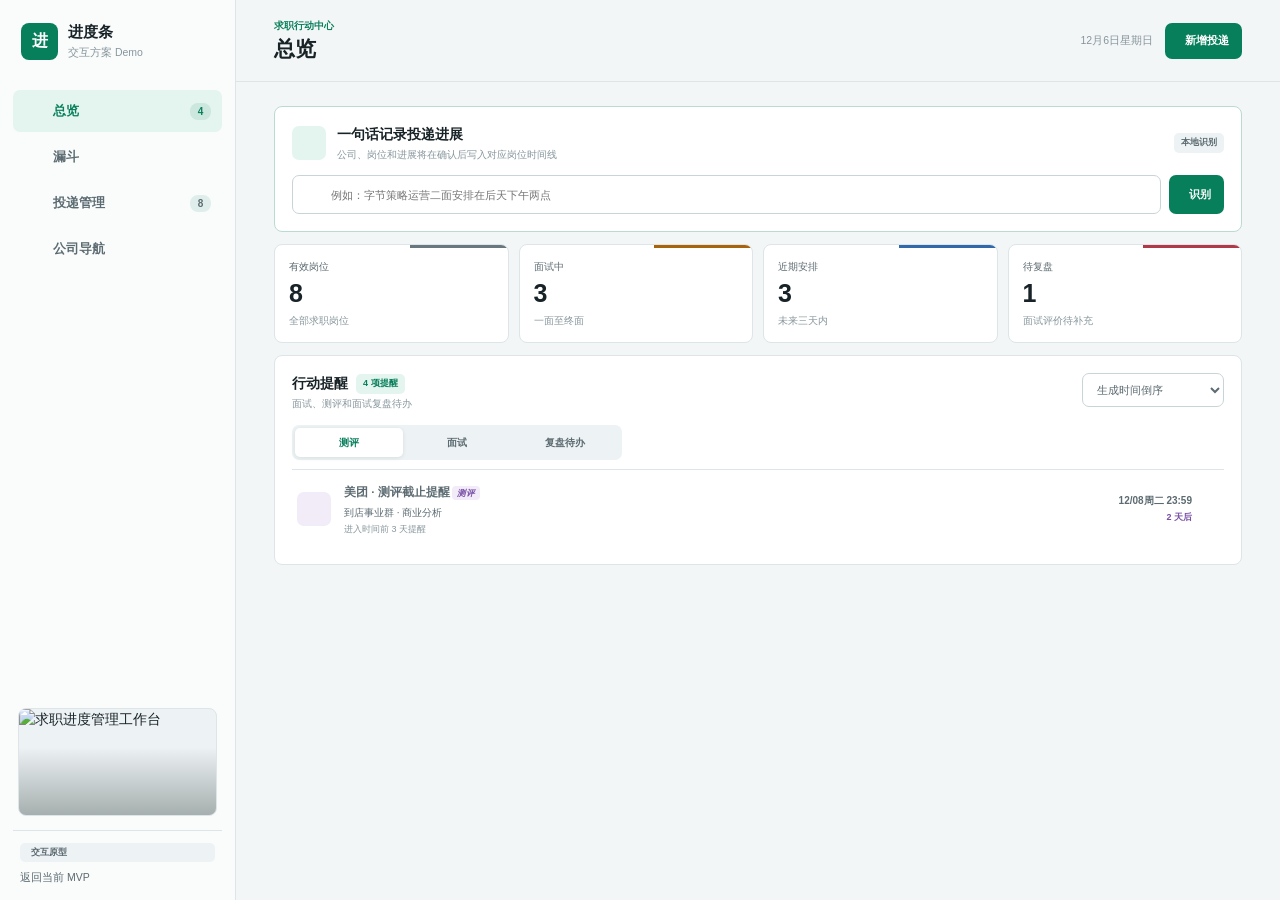
==== demo.html @ 01be56cf "Deploy Jobflow site" ====
<!doctype html>
<html lang="zh-CN">
  <head>
    <meta charset="UTF-8">
    <meta name="viewport" content="width=device-width, initial-scale=1">
    <meta name="description" content="求职投递管理四导航交互原型">
    <title>进度条 · 四导航交互 Demo</title>
    <link rel="preconnect" href="https://unpkg.com">
    <link rel="stylesheet" href="./demo.css">
  </head>
  <body>
    <div class="demo-shell">
      <aside class="demo-sidebar">
        <a class="demo-brand" href="#overview" aria-label="进度条 Demo 首页">
          <span class="demo-brand-mark">进</span>
          <span>
            <strong>进度条</strong>
            <small>交互方案 Demo</small>
          </span>
        </a>

        <nav class="demo-side-nav" aria-label="主导航">
          <button class="demo-nav-item is-active" type="button" data-view="overview">
            <i data-lucide="layout-dashboard"></i>
            <span>总览</span>
            <span class="demo-nav-count" id="reminderNavCount">0</span>
          </button>
          <button class="demo-nav-item" type="button" data-view="funnel">
            <i data-lucide="filter"></i>
            <span>漏斗</span>
          </button>
          <button class="demo-nav-item" type="button" data-view="applications">
            <i data-lucide="briefcase-business"></i>
            <span>投递管理</span>
            <span class="demo-nav-count">8</span>
          </button>
          <button class="demo-nav-item" type="button" data-view="companies">
            <i data-lucide="building-2"></i>
            <span>公司导航</span>
          </button>
        </nav>

        <div class="demo-sidebar-spacer"></div>

        <figure class="demo-sidebar-visual">
          <img
            src="https://copilot-cn.bytedance.net/api/ide/v1/text_to_image?prompt=realistic%20top-down%20photograph%20of%20a%20graduate%20job%20search%20workspace%2C%20laptop%20showing%20a%20clean%20application%20tracking%20table%2C%20printed%20resume%2C%20pen%20and%20small%20calendar%2C%20natural%20daylight%2C%20neutral%20colors%2C%20no%20visible%20words%2C%20professional%20editorial%20photography&image_size=landscape_16_9"
            alt="求职进度管理工作台"
          >
        </figure>

        <div class="demo-sidebar-footer">
          <span class="demo-badge"><i data-lucide="flask-conical"></i>交互原型</span>
          <a href="./index.html">返回当前 MVP<i data-lucide="arrow-up-right"></i></a>
        </div>
      </aside>

      <main class="demo-main">
        <header class="demo-topbar">
          <div>
            <p class="demo-eyebrow" id="pageEyebrow">求职行动中心</p>
            <h1 id="pageTitle">总览</h1>
          </div>
          <div class="demo-topbar-actions">
            <span class="demo-date" id="todayLabel"></span>
            <button class="demo-button primary" type="button" id="addButton">
              <i data-lucide="plus"></i>
              <span>新增投递</span>
            </button>
          </div>
        </header>

        <section class="demo-view is-active" id="view-overview">
          <section class="capture-band" aria-labelledby="captureTitle">
            <div class="capture-heading">
              <span class="capture-icon"><i data-lucide="sparkles"></i></span>
              <div>
                <h2 id="captureTitle">一句话记录投递进展</h2>
                <p>公司、岗位和进展将在确认后写入对应岗位时间线</p>
              </div>
              <span class="demo-badge">本地识别</span>
            </div>
            <form class="capture-form" id="captureForm">
              <div class="capture-input">
                <i data-lucide="message-square-text"></i>
                <input
                  id="captureInput"
                  autocomplete="off"
                  aria-label="一句话记录投递进展"
                  placeholder="例如：字节策略运营二面安排在后天下午两点"
                >
              </div>
              <button class="demo-button primary" type="submit">
                <i data-lucide="scan-text"></i>
                识别
              </button>
            </form>
            <div class="capture-result" id="captureResult" hidden></div>
          </section>

          <div class="overview-stats" id="overviewStats"></div>

          <section class="action-section" aria-labelledby="actionTitle">
            <div class="section-heading">
              <div>
                <div class="heading-line">
                  <h2 id="actionTitle">行动提醒</h2>
                  <span class="count-badge" id="pendingReminderCount">0 项提醒</span>
                </div>
                <p>面试、测评和面试复盘待办</p>
              </div>
              <select id="reminderSort" aria-label="提醒排序">
                <option value="created-desc">生成时间倒序</option>
                <option value="due-asc">截止时间升序</option>
              </select>
            </div>

            <div class="segmented-control" id="reminderFilters" aria-label="提醒类型">
              <button class="is-active" type="button" data-reminder-filter="assessment">测评</button>
              <button type="button" data-reminder-filter="interview">面试</button>
              <button type="button" data-reminder-filter="review">复盘待办</button>
            </div>

            <div class="reminder-list" id="reminderList"></div>
          </section>
        </section>

        <section class="demo-view" id="view-funnel">
          <div class="funnel-summary">
            <div>
              <span>有效岗位</span>
              <strong>8</strong>
            </div>
            <div>
              <span>面试中</span>
              <strong>3</strong>
            </div>
            <div>
              <span>Offer 转化率</span>
              <strong>14%</strong>
            </div>
          </div>

          <section class="funnel-section" aria-labelledby="funnelTitle">
            <div class="section-heading">
              <div>
                <h2 id="funnelTitle">当前流程分布</h2>
                <p>当前停留 / 累计进入，最右侧为对比上一阶段的转化率</p>
              </div>
              <span class="demo-badge"><i data-lucide="mouse-pointer-2"></i>可交互</span>
            </div>
            <div class="interactive-funnel" id="interactiveFunnel"></div>
          </section>

          <section class="industry-section" aria-labelledby="industryTitle">
            <div class="section-heading">
              <div>
                <h2 id="industryTitle">行业分布</h2>
                <p>全部目标岗位的行业构成</p>
              </div>
            </div>
            <div class="industry-layout">
              <div class="industry-donut" aria-hidden="true">
                <span><strong>8</strong>岗位</span>
              </div>
              <div class="industry-bars" id="industryBars"></div>
            </div>
          </section>
        </section>

        <section class="demo-view" id="view-applications">
          <div class="applications-toolbar">
            <div class="demo-search">
              <i data-lucide="search"></i>
              <input id="applicationSearch" type="search" placeholder="搜索公司、部门、岗位或备注" aria-label="搜索投递">
            </div>
            <select id="applicationStageFilter" aria-label="按进展筛选"></select>
            <button class="csv-icon-button" type="button" id="exportCsvDemoButton" aria-label="导出 CSV" title="导出 CSV">
              <i data-lucide="download"></i>
              <span>CSV</span>
            </button>
          </div>

          <div class="demo-active-filter" id="activeApplicationFilter" hidden>
            <i data-lucide="filter"></i>
            <span id="activeApplicationFilterText"></span>
            <button type="button" id="clearApplicationFilter">清除</button>
          </div>

          <div class="applications-list-wrap">
            <div class="compact-job-list" id="applicationRows"></div>
            <div class="demo-empty" id="applicationEmpty" hidden>
              <i data-lucide="inbox"></i>
              <strong>没有匹配的岗位</strong>
            </div>
          </div>
        </section>

        <section class="demo-view" id="view-companies">
          <div class="companies-toolbar">
            <div class="demo-search">
              <i data-lucide="search"></i>
              <input id="companySearch" type="search" placeholder="搜索公司或方向" aria-label="搜索公司">
            </div>
            <div class="company-chips" id="companyChips"></div>
          </div>
          <div class="company-grid" id="companyGrid"></div>
        </section>
      </main>
    </div>

    <nav class="demo-mobile-nav" aria-label="移动端导航">
      <button class="is-active" type="button" data-view="overview">
        <i data-lucide="layout-dashboard"></i>
        <span>总览</span>
      </button>
      <button type="button" data-view="funnel">
        <i data-lucide="filter"></i>
        <span>漏斗</span>
      </button>
      <button type="button" data-view="applications">
        <i data-lucide="briefcase-business"></i>
        <span>投递</span>
      </button>
      <button type="button" data-view="companies">
        <i data-lucide="building-2"></i>
        <span>公司</span>
      </button>
    </nav>

    <dialog class="demo-dialog" id="reminderDialog">
      <div class="dialog-header">
        <div>
          <p class="demo-eyebrow" id="dialogEyebrow">行动提醒</p>
          <h2 id="dialogTitle">提醒详情</h2>
        </div>
        <button class="icon-button" type="button" data-close-dialog aria-label="关闭" title="关闭">
          <i data-lucide="x"></i>
        </button>
      </div>
      <div class="dialog-body" id="dialogBody"></div>
      <div class="dialog-footer">
        <button class="demo-button ghost" type="button" data-close-dialog>关闭</button>
        <button class="demo-button secondary" type="button" id="dialogOpenJob">
          <i data-lucide="briefcase-business"></i>
          查看岗位
        </button>
        <button class="demo-button primary" type="button" id="dialogPrimaryAction"></button>
      </div>
    </dialog>

    <div class="demo-toast" id="toast" role="status" aria-live="polite"></div>

    <script src="https://unpkg.com/lucide@0.468.0/dist/umd/lucide.min.js"></script>
    <script src="./demo.js?v=6"></script>
  </body>
</html>
---- demo.css ----
:root {
  color-scheme: light;
  --bg: #f3f6f7;
  --surface: #fff;
  --surface-soft: #f8fafb;
  --surface-strong: #edf2f4;
  --line: #dde5e8;
  --line-strong: #c9d4d8;
  --text: #182328;
  --text-soft: #5c6b71;
  --text-dim: #87969c;
  --green: #087f5b;
  --green-hover: #066b4d;
  --green-soft: #e4f4ee;
  --blue: #3269aa;
  --blue-soft: #eaf1f8;
  --amber: #a8640a;
  --amber-soft: #fff1dc;
  --purple: #7950a6;
  --purple-soft: #f2ebf8;
  --red: #b23a48;
  --red-soft: #fae9eb;
  --sidebar: 236px;
  --topbar: 82px;
  font-family: Inter, ui-sans-serif, -apple-system, BlinkMacSystemFont, "Segoe UI",
    "PingFang SC", "Microsoft YaHei", sans-serif;
}

* {
  box-sizing: border-box;
}

[hidden] {
  display: none !important;
}

html {
  min-width: 320px;
  background: var(--bg);
}

body {
  min-height: 100vh;
  margin: 0;
  background: var(--bg);
  color: var(--text);
  font-size: 14px;
  line-height: 1.5;
  -webkit-font-smoothing: antialiased;
}

button,
input,
select {
  color: inherit;
  font: inherit;
  letter-spacing: 0;
}

button,
select {
  cursor: pointer;
}

button:focus-visible,
input:focus-visible,
select:focus-visible,
a:focus-visible {
  outline: 3px solid rgb(8 127 91 / 22%);
  outline-offset: 2px;
}

a {
  color: inherit;
}

svg {
  width: 18px;
  height: 18px;
  stroke-width: 1.8;
}

.sr-only {
  position: absolute;
  width: 1px;
  height: 1px;
  padding: 0;
  margin: -1px;
  overflow: hidden;
  clip: rect(0, 0, 0, 0);
  white-space: nowrap;
  border: 0;
}

.demo-sidebar {
  position: fixed;
  inset: 0 auto 0 0;
  z-index: 20;
  display: flex;
  width: var(--sidebar);
  flex-direction: column;
  padding: 17px 13px 14px;
  border-right: 1px solid var(--line);
  background: #fafcfc;
}

.demo-brand {
  display: flex;
  min-height: 48px;
  align-items: center;
  gap: 10px;
  padding: 2px 8px;
  color: var(--text);
  text-decoration: none;
}

.demo-brand-mark {
  display: grid;
  width: 37px;
  height: 37px;
  flex: 0 0 37px;
  place-items: center;
  border-radius: 8px;
  background: var(--green);
  color: #fff;
  font-size: 16px;
  font-weight: 800;
}

.demo-brand strong,
.demo-brand small {
  display: block;
}

.demo-brand strong {
  font-size: 15px;
}

.demo-brand small {
  margin-top: 1px;
  color: var(--text-dim);
  font-size: 10.5px;
}

.demo-side-nav {
  display: flex;
  flex-direction: column;
  gap: 4px;
  margin-top: 25px;
}

.demo-nav-item {
  display: grid;
  width: 100%;
  min-height: 42px;
  grid-template-columns: 20px minmax(0, 1fr) auto;
  align-items: center;
  gap: 9px;
  padding: 0 11px;
  border: 0;
  border-radius: 7px;
  background: transparent;
  color: var(--text-soft);
  font-size: 12.5px;
  font-weight: 650;
  text-align: left;
}

.demo-nav-item:hover {
  background: var(--surface-strong);
  color: var(--text);
}

.demo-nav-item.is-active {
  background: var(--green-soft);
  color: var(--green);
}

.demo-nav-item > svg {
  width: 18px;
  height: 18px;
}

.demo-nav-item > span:not(.demo-nav-count) {
  font: inherit;
}

.demo-nav-count {
  min-width: 21px;
  padding: 1px 6px;
  border-radius: 8px;
  background: rgb(8 127 91 / 11%);
  font-size: 10px;
  text-align: center;
}

.demo-sidebar-spacer {
  flex: 1;
}

.demo-sidebar-visual {
  position: relative;
  height: 108px;
  margin: 14px 5px;
  overflow: hidden;
  border: 1px solid var(--line);
  border-radius: 8px;
  background: var(--surface-strong);
}

.demo-sidebar-visual::after {
  position: absolute;
  inset: 0;
  background: linear-gradient(to top, rgb(17 34 29 / 32%), transparent 64%);
  content: "";
}

.demo-sidebar-visual img {
  width: 100%;
  height: 100%;
  display: block;
  object-fit: cover;
}

.demo-sidebar-footer {
  display: flex;
  flex-direction: column;
  gap: 8px;
  padding: 12px 7px 0;
  border-top: 1px solid var(--line);
}

.demo-sidebar-footer a {
  display: flex;
  align-items: center;
  gap: 6px;
  color: var(--text-soft);
  font-size: 10.5px;
  text-decoration: none;
}

.demo-sidebar-footer a svg {
  width: 13px;
  height: 13px;
}

.demo-main {
  min-height: 100vh;
  margin-left: var(--sidebar);
}

.demo-topbar {
  position: sticky;
  top: 0;
  z-index: 10;
  display: flex;
  height: var(--topbar);
  align-items: center;
  justify-content: space-between;
  padding: 0 38px;
  border-bottom: 1px solid var(--line);
  background: rgb(243 246 247 / 94%);
  backdrop-filter: blur(12px);
}

.demo-eyebrow {
  margin: 0 0 2px;
  color: var(--green);
  font-size: 9.5px;
  font-weight: 750;
}

.demo-topbar h1 {
  margin: 0;
  font-size: 21px;
  line-height: 1.25;
}

.demo-topbar-actions {
  display: flex;
  align-items: center;
  gap: 12px;
}

.demo-date {
  color: var(--text-dim);
  font-size: 10.5px;
}

.demo-button {
  display: inline-flex;
  min-height: 36px;
  align-items: center;
  justify-content: center;
  gap: 7px;
  padding: 0 12px;
  border: 1px solid transparent;
  border-radius: 7px;
  font-size: 11px;
  font-weight: 700;
  white-space: nowrap;
}

.demo-button svg {
  width: 15px;
  height: 15px;
}

.demo-button.primary {
  background: var(--green);
  color: #fff;
}

.demo-button.primary:hover {
  background: var(--green-hover);
}

.demo-button.secondary {
  border-color: var(--line-strong);
  background: var(--surface);
  color: var(--text-soft);
}

.demo-button.secondary:hover,
.demo-button.ghost:hover {
  border-color: var(--green);
  color: var(--green);
}

.demo-button.ghost {
  border-color: transparent;
  background: transparent;
  color: var(--text-soft);
}

.demo-view {
  display: none;
  max-width: 1180px;
  margin: 0 auto;
  padding: 24px 38px 52px;
  animation: demo-view-in 160ms ease-out;
}

.demo-view.is-active {
  display: block;
}

@keyframes demo-view-in {
  from {
    opacity: 0;
    transform: translateY(3px);
  }
  to {
    opacity: 1;
    transform: none;
  }
}

.capture-band,
.action-section,
.funnel-section,
.stage-detail,
.industry-section,
.applications-list-wrap {
  border: 1px solid var(--line);
  border-radius: 8px;
  background: var(--surface);
}

.capture-band {
  padding: 17px;
  border-color: #b9dbd0;
}

.capture-heading {
  display: flex;
  align-items: center;
  gap: 11px;
  margin-bottom: 13px;
}

.capture-icon {
  display: grid;
  width: 34px;
  height: 34px;
  flex: 0 0 34px;
  place-items: center;
  border-radius: 7px;
  background: var(--green-soft);
  color: var(--green);
}

.capture-icon svg {
  width: 17px;
}

.capture-heading h2,
.section-heading h2 {
  margin: 0;
  font-size: 14px;
}

.capture-heading p,
.section-heading p {
  margin: 2px 0 0;
  color: var(--text-dim);
  font-size: 10px;
}

.capture-heading .demo-badge {
  margin-left: auto;
}

.demo-badge,
.count-badge {
  display: inline-flex;
  align-items: center;
  gap: 4px;
  padding: 3px 7px;
  border-radius: 5px;
  background: var(--surface-strong);
  color: var(--text-soft);
  font-size: 9px;
  font-weight: 750;
  white-space: nowrap;
}

.demo-badge svg {
  width: 12px;
  height: 12px;
}

.capture-form {
  display: flex;
  gap: 8px;
}

.capture-input {
  position: relative;
  min-width: 0;
  flex: 1;
}

.capture-input svg,
.demo-search svg {
  position: absolute;
  top: 50%;
  left: 12px;
  width: 16px;
  color: var(--text-dim);
  transform: translateY(-50%);
}

.capture-input input,
.demo-search input,
.applications-toolbar select,
.section-heading select {
  width: 100%;
  height: 39px;
  border: 1px solid var(--line-strong);
  border-radius: 7px;
  background: var(--surface);
  font-size: 11px;
}

.capture-input input,
.demo-search input {
  padding: 0 12px 0 38px;
}

.capture-result {
  display: flex;
  align-items: center;
  gap: 8px;
  margin-top: 10px;
  padding: 9px 11px;
  border: 1px solid #c5ddd5;
  border-radius: 7px;
  background: #f5faf8;
  color: var(--text-soft);
  font-size: 10.5px;
}

.capture-result strong {
  color: var(--green);
}

.overview-stats {
  display: grid;
  grid-template-columns: repeat(4, minmax(0, 1fr));
  gap: 10px;
  margin: 12px 0;
}

.overview-stat {
  position: relative;
  min-height: 98px;
  padding: 14px;
  overflow: hidden;
  border: 1px solid var(--line);
  border-radius: 8px;
  background: var(--surface);
}

.overview-stat::after {
  position: absolute;
  top: 0;
  right: 0;
  width: 42%;
  height: 3px;
  background: var(--stat-color);
  content: "";
}

.overview-stat span {
  display: flex;
  align-items: center;
  justify-content: space-between;
  color: var(--text-soft);
  font-size: 10px;
}

.overview-stat span svg {
  width: 15px;
  color: var(--stat-color);
}

.overview-stat strong {
  display: block;
  margin-top: 7px;
  font-size: 25px;
  line-height: 1;
}

.overview-stat small {
  display: block;
  margin-top: 8px;
  color: var(--text-dim);
  font-size: 9.5px;
}

.action-section,
.funnel-section,
.stage-detail,
.industry-section {
  padding: 17px;
}

.section-heading {
  display: flex;
  align-items: flex-start;
  justify-content: space-between;
  gap: 14px;
}

.section-heading select {
  width: auto;
  min-width: 142px;
  height: 34px;
  padding: 0 29px 0 10px;
  color: var(--text-soft);
}

.heading-line {
  display: flex;
  align-items: center;
  gap: 8px;
}

.count-badge {
  background: var(--green-soft);
  color: var(--green);
}

.segmented-control {
  display: grid;
  width: min(100%, 330px);
  grid-template-columns: repeat(3, minmax(0, 1fr));
  margin-top: 14px;
  padding: 3px;
  border-radius: 7px;
  background: var(--surface-strong);
}

.segmented-control button {
  min-height: 29px;
  padding: 0 10px;
  border: 0;
  border-radius: 5px;
  background: transparent;
  color: var(--text-soft);
  font-size: 10px;
  font-weight: 650;
}

.segmented-control button.is-active {
  background: var(--surface);
  color: var(--green);
  box-shadow: 0 1px 4px rgb(30 48 54 / 10%);
}

.reminder-list {
  margin-top: 9px;
}

.reminder-item {
  display: grid;
  width: 100%;
  min-height: 76px;
  grid-template-columns: 36px minmax(0, 1fr) auto 16px;
  align-items: center;
  gap: 11px;
  padding: 11px 5px;
  border: 0;
  border-top: 1px solid var(--line);
  background: transparent;
  color: inherit;
  text-align: left;
}

.reminder-item:hover {
  background: var(--surface-soft);
}

.reminder-icon {
  display: grid;
  width: 34px;
  height: 34px;
  place-items: center;
  border-radius: 7px;
  background: var(--icon-soft);
  color: var(--icon-color);
}

.reminder-icon svg {
  width: 16px;
}

.reminder-copy {
  min-width: 0;
}

.reminder-title {
  display: flex;
  align-items: center;
  gap: 7px;
}

.reminder-title strong {
  overflow: hidden;
  font-size: 11.5px;
  text-overflow: ellipsis;
  white-space: nowrap;
}

.reminder-kind {
  padding: 2px 5px;
  border-radius: 4px;
  background: var(--kind-soft);
  color: var(--kind-color);
  font-size: 8.5px;
  font-weight: 750;
  white-space: nowrap;
}

.reminder-copy > span {
  display: block;
  margin-top: 3px;
  overflow: hidden;
  color: var(--text-soft);
  font-size: 10px;
  text-overflow: ellipsis;
  white-space: nowrap;
}

.reminder-copy small {
  display: block;
  margin-top: 3px;
  color: var(--text-dim);
  font-size: 9px;
}

.reminder-time {
  display: flex;
  flex-direction: column;
  align-items: flex-end;
  gap: 3px;
  color: var(--text-soft);
  font-size: 10px;
  font-weight: 700;
}

.reminder-time em {
  color: var(--time-color);
  font-size: 9px;
  font-style: normal;
  font-weight: 700;
}

.reminder-item > svg {
  width: 15px;
  color: var(--text-dim);
}

.demo-empty {
  display: flex;
  min-height: 140px;
  flex-direction: column;
  align-items: center;
  justify-content: center;
  gap: 7px;
  color: var(--text-dim);
  font-size: 10px;
}

.demo-empty svg {
  width: 22px;
  height: 22px;
}

.funnel-summary {
  display: grid;
  grid-template-columns: repeat(3, minmax(0, 1fr));
  margin-bottom: 12px;
  border: 1px solid var(--line);
  border-radius: 8px;
  background: var(--surface);
}

.funnel-summary div {
  padding: 15px 17px;
}

.funnel-summary div:not(:last-child) {
  border-right: 1px solid var(--line);
}

.funnel-summary span {
  display: block;
  color: var(--text-dim);
  font-size: 9.5px;
}

.funnel-summary strong {
  display: block;
  margin-top: 4px;
  font-size: 21px;
}

.interactive-funnel {
  display: flex;
  flex-direction: column;
  gap: 7px;
  margin-top: 16px;
}

.funnel-step {
  display: grid;
  width: 100%;
  min-height: 50px;
  grid-template-columns: 78px minmax(0, 1fr) 58px 54px;
  align-items: center;
  gap: 10px;
  padding: 5px 7px;
  border: 1px solid transparent;
  border-radius: 6px;
  background: transparent;
  color: inherit;
  text-align: left;
}

.funnel-step:hover {
  border-color: color-mix(in srgb, var(--step-color) 30%, white);
  background: color-mix(in srgb, var(--step-color) 7%, white);
}

.funnel-step > span:first-child {
  color: var(--text-soft);
  font-size: 10.5px;
  font-weight: 650;
}

.funnel-track {
  height: 8px;
  overflow: hidden;
  border-radius: 4px;
  background: var(--surface-strong);
}

.funnel-fill {
  width: var(--step-width);
  height: 100%;
  border-radius: inherit;
  background: var(--step-color);
  transition: width 180ms ease;
}

.funnel-numbers,
.funnel-rate {
  min-width: 0;
  font-size: 10px;
  line-height: 1.2;
  text-align: right;
  white-space: nowrap;
}

.funnel-rate {
  color: var(--step-color);
}

.industry-section {
  margin-top: 12px;
}

.stage-job-list {
  display: grid;
  grid-template-columns: repeat(2, minmax(0, 1fr));
  gap: 8px;
  margin-top: 14px;
}

.stage-job {
  display: grid;
  min-height: 82px;
  grid-template-columns: 32px minmax(0, 1fr) 18px;
  align-items: center;
  gap: 9px;
  padding: 11px;
  border: 1px solid var(--line);
  border-radius: 7px;
  background: var(--surface-soft);
  color: inherit;
  text-align: left;
}

.stage-job:hover {
  border-color: var(--line-strong);
  background: var(--surface);
}

.company-letter {
  display: grid;
  width: 31px;
  height: 31px;
  place-items: center;
  border-radius: 6px;
  background: var(--company-color);
  color: #fff;
  font-size: 11px;
  font-weight: 800;
}

.stage-job-copy {
  min-width: 0;
}

.stage-job-copy strong,
.stage-job-copy span,
.stage-job-copy small {
  display: block;
  overflow: hidden;
  text-overflow: ellipsis;
  white-space: nowrap;
}

.stage-job-copy strong {
  font-size: 11px;
}

.stage-job-copy span {
  margin-top: 2px;
  color: var(--text-soft);
  font-size: 10px;
}

.stage-job-copy small {
  margin-top: 3px;
  color: var(--text-dim);
  font-size: 8.8px;
}

.stage-job > svg {
  width: 14px;
  color: var(--text-dim);
}

.industry-layout {
  display: grid;
  grid-template-columns: 150px minmax(0, 1fr);
  align-items: center;
  gap: 24px;
  margin-top: 14px;
}

.industry-donut {
  display: grid;
  width: 122px;
  aspect-ratio: 1;
  place-items: center;
  border-radius: 50%;
  background: conic-gradient(
    var(--green) 0 25%,
    var(--blue) 25% 50%,
    var(--amber) 50% 68%,
    var(--purple) 68% 84%,
    var(--red) 84% 100%
  );
}

.industry-donut::before {
  position: absolute;
  width: 78px;
  aspect-ratio: 1;
  border-radius: 50%;
  background: var(--surface);
  content: "";
}

.industry-donut span {
  position: relative;
  z-index: 1;
  color: var(--text-dim);
  font-size: 9px;
  text-align: center;
}

.industry-donut strong {
  display: block;
  color: var(--text);
  font-size: 20px;
}

.industry-bars {
  display: flex;
  flex-direction: column;
  gap: 9px;
}

.industry-row {
  display: grid;
  grid-template-columns: 84px minmax(0, 1fr) 20px;
  align-items: center;
  gap: 9px;
  font-size: 9.5px;
}

.industry-row > span:first-child {
  color: var(--text-soft);
}

.industry-track {
  height: 7px;
  overflow: hidden;
  border-radius: 4px;
  background: var(--surface-strong);
}

.industry-track span {
  display: block;
  width: var(--industry-width);
  height: 100%;
  border-radius: inherit;
  background: var(--industry-color);
}

.industry-row strong {
  font-size: 10px;
  text-align: right;
}

.applications-toolbar,
.companies-toolbar {
  display: flex;
  align-items: center;
  gap: 8px;
  margin-bottom: 10px;
}

.demo-search {
  position: relative;
  min-width: 220px;
  flex: 1;
}

.applications-toolbar select {
  width: 165px;
  padding: 0 29px 0 10px;
  color: var(--text-soft);
}

.csv-icon-button {
  display: inline-flex;
  width: 42px;
  height: 34px;
  flex: 0 0 42px;
  align-items: center;
  justify-content: center;
  flex-direction: column;
  gap: 0;
  padding: 0;
  border: 1px solid var(--line-strong);
  border-radius: 6px;
  background: var(--surface);
  color: var(--text-soft);
}

.csv-icon-button:hover {
  border-color: var(--green);
  color: var(--green);
}

.csv-icon-button svg {
  width: 13px;
  height: 13px;
}

.csv-icon-button span {
  font-size: 7px;
  font-weight: 750;
  line-height: 1;
}

.demo-active-filter {
  display: flex;
  align-items: center;
  gap: 7px;
  margin-bottom: 10px;
  padding: 7px 10px;
  border: 1px solid #c7ddd6;
  border-radius: 7px;
  background: #f4faf8;
  color: var(--text-soft);
  font-size: 10px;
}

.demo-active-filter svg {
  width: 13px;
}

.demo-active-filter button {
  margin-left: auto;
  border: 0;
  background: transparent;
  color: var(--green);
  font-size: 10px;
  font-weight: 700;
}

.applications-list-wrap {
  overflow: hidden;
  border: 1px solid var(--line);
  border-radius: 8px;
  background: var(--surface);
}

.compact-job-list {
  display: flex;
  flex-direction: column;
}

.compact-job-record {
  display: block;
  width: 100%;
  padding: 9px 12px 8px;
  border: 0;
  border-bottom: 1px solid var(--line);
  background: var(--surface);
  color: inherit;
  text-align: left;
}

.compact-job-record:last-child {
  border-bottom: 0;
}

.compact-job-record:hover {
  background: #fbfcfc;
}

.compact-job-line {
  display: flex;
  min-width: 0;
  align-items: center;
}

.primary-line {
  justify-content: space-between;
  gap: 12px;
}

.compact-job-title {
  min-width: 0;
  overflow: hidden;
  font-size: 11px;
  text-overflow: ellipsis;
  white-space: nowrap;
}

.secondary-line {
  gap: 12px;
  min-height: 24px;
  margin-top: 3px;
  color: var(--text-dim);
}

.stage-pill {
  display: inline-flex;
  min-width: 54px;
  align-items: center;
  justify-content: center;
  gap: 4px;
  padding: 4px 7px;
  border-radius: 5px;
  background: var(--pill-soft);
  color: var(--pill-color);
  font-size: 9px;
  font-weight: 750;
  white-space: nowrap;
}

.compact-job-meta {
  display: inline-flex;
  min-width: 0;
  align-items: center;
  gap: 4px;
  font-size: 9px;
  white-space: nowrap;
}

.compact-job-meta:first-child {
  max-width: 190px;
  overflow: hidden;
  text-overflow: ellipsis;
}

.compact-job-meta.has-reminder {
  color: var(--blue);
  font-weight: 650;
}

.compact-job-meta svg {
  width: 11px;
  height: 11px;
  flex: 0 0 11px;
}

.table-action,
.icon-button {
  display: grid;
  width: 31px;
  height: 31px;
  place-items: center;
  border: 1px solid transparent;
  border-radius: 6px;
  background: transparent;
  color: var(--text-dim);
}

.table-action:hover,
.icon-button:hover {
  border-color: var(--line);
  background: var(--surface-soft);
  color: var(--green);
}

.table-action svg,
.icon-button svg {
  width: 15px;
}

.secondary-line .table-action {
  display: grid;
  width: 26px;
  height: 26px;
  margin-left: auto;
  flex: 0 0 26px;
  place-items: center;
}

.company-chips {
  display: flex;
  gap: 5px;
}

.company-chips button {
  min-height: 34px;
  padding: 0 10px;
  border: 1px solid var(--line);
  border-radius: 6px;
  background: var(--surface);
  color: var(--text-soft);
  font-size: 9.5px;
}

.company-chips button.is-active {
  border-color: var(--green);
  background: var(--green-soft);
  color: var(--green);
}

.company-grid {
  display: grid;
  grid-template-columns: repeat(3, minmax(0, 1fr));
  gap: 10px;
}

.company-card {
  padding: 14px;
  border: 1px solid var(--line);
  border-radius: 8px;
  background: var(--surface);
}

.company-card-head {
  display: grid;
  grid-template-columns: 34px minmax(0, 1fr) auto;
  align-items: center;
  gap: 9px;
}

.company-card-head strong,
.company-card-head span {
  display: block;
}

.company-card-head strong {
  font-size: 11px;
}

.company-card-head span {
  color: var(--text-dim);
  font-size: 8.8px;
}

.company-state {
  padding: 2px 5px;
  border-radius: 4px;
  background: var(--green-soft);
  color: var(--green) !important;
  font-size: 8px !important;
  font-weight: 750;
}

.company-card p {
  min-height: 33px;
  margin: 12px 0;
  color: var(--text-soft);
  font-size: 9.5px;
}

.company-card-actions {
  display: flex;
  gap: 6px;
}

.company-card-actions .demo-button {
  min-width: 0;
  flex: 1;
}

.demo-mobile-nav {
  display: none;
}

.demo-dialog {
  width: min(560px, calc(100vw - 30px));
  padding: 0;
  overflow: hidden;
  border: 1px solid var(--line);
  border-radius: 8px;
  background: var(--surface);
  box-shadow: 0 24px 80px rgb(18 34 40 / 24%);
}

.demo-dialog::backdrop {
  background: rgb(21 31 36 / 46%);
  backdrop-filter: blur(2px);
}

.dialog-header,
.dialog-footer {
  display: flex;
  align-items: center;
  padding: 14px 17px;
}

.dialog-header {
  justify-content: space-between;
  border-bottom: 1px solid var(--line);
}

.dialog-header h2 {
  margin: 0;
  font-size: 16px;
}

.dialog-body {
  padding: 17px;
}

.dialog-footer {
  justify-content: flex-end;
  gap: 7px;
  border-top: 1px solid var(--line);
  background: var(--surface-soft);
}

.reminder-detail-grid {
  display: grid;
  grid-template-columns: repeat(2, minmax(0, 1fr));
  gap: 11px;
}

.reminder-detail-grid div {
  padding: 10px;
  border: 1px solid var(--line);
  border-radius: 7px;
  background: var(--surface-soft);
}

.reminder-detail-grid span,
.reminder-detail-grid strong {
  display: block;
}

.reminder-detail-grid span {
  color: var(--text-dim);
  font-size: 9px;
}

.reminder-detail-grid strong {
  margin-top: 3px;
  font-size: 10.5px;
}

.dialog-note {
  margin: 12px 0 0;
  color: var(--text-soft);
  font-size: 10.5px;
}

.demo-toast {
  position: fixed;
  right: 22px;
  bottom: 22px;
  z-index: 100;
  max-width: 340px;
  padding: 10px 13px;
  border-radius: 7px;
  background: #18272c;
  color: #fff;
  font-size: 10.5px;
  opacity: 0;
  pointer-events: none;
  transform: translateY(7px);
  transition: opacity 150ms ease, transform 150ms ease;
}

.demo-toast.is-visible {
  opacity: 1;
  transform: none;
}

@media (max-width: 1040px) {
  :root {
    --sidebar: 210px;
  }

  .demo-view {
    padding-right: 24px;
    padding-left: 24px;
  }

  .demo-topbar {
    padding: 0 24px;
  }

  .company-grid {
    grid-template-columns: repeat(2, minmax(0, 1fr));
  }
}

@media (max-width: 760px) {
  :root {
    --topbar: 72px;
  }

  body {
    padding-bottom: 66px;
  }

  .demo-sidebar {
    display: none;
  }

  .demo-main {
    margin-left: 0;
  }

  .demo-topbar {
    height: var(--topbar);
    padding: 0 14px;
  }

  .demo-topbar h1 {
    font-size: 19px;
  }

  .demo-date {
    display: none;
  }

  .demo-topbar .demo-button {
    width: 38px;
    padding: 0;
  }

  .demo-topbar .demo-button span {
    display: none;
  }

  .demo-view {
    padding: 14px 14px 34px;
  }

  .capture-band,
  .action-section,
  .funnel-section,
  .stage-detail,
  .industry-section {
    padding: 14px;
  }

  .capture-heading {
    align-items: flex-start;
  }

  .capture-heading p {
    max-width: 240px;
  }

  .capture-form {
    flex-direction: column;
  }

  .capture-form .demo-button {
    width: 100%;
  }

  .overview-stats {
    grid-template-columns: repeat(2, minmax(0, 1fr));
  }

  .section-heading {
    align-items: flex-start;
  }

  .section-heading select {
    min-width: 128px;
  }

  .segmented-control {
    width: 100%;
  }

  .reminder-item {
    grid-template-columns: 34px minmax(0, 1fr) 14px;
  }

  .reminder-time {
    grid-column: 2;
    grid-row: 2;
    align-items: flex-start;
    flex-direction: row;
  }

  .reminder-item > svg {
    grid-column: 3;
    grid-row: 1 / span 2;
  }

  .funnel-summary div {
    padding: 12px;
  }

  .funnel-step {
    min-height: 54px;
    grid-template-columns: 52px minmax(0, 1fr) 48px 42px;
    gap: 6px;
    padding-right: 5px;
    padding-left: 5px;
  }

  .funnel-step > span:first-child {
    font-size: 9.5px;
  }

  .funnel-numbers,
  .funnel-rate {
    font-size: 9px;
  }

  .stage-job-list {
    grid-template-columns: 1fr;
  }

  .stage-detail .section-heading {
    align-items: stretch;
    flex-direction: column;
  }

  .industry-layout {
    grid-template-columns: 100px minmax(0, 1fr);
    gap: 14px;
  }

  .industry-donut {
    width: 92px;
  }

  .industry-donut::before {
    width: 58px;
  }

  .industry-row {
    grid-template-columns: 66px minmax(0, 1fr) 15px;
    gap: 6px;
  }

  .companies-toolbar {
    align-items: stretch;
    flex-direction: column;
  }

  .companies-toolbar .demo-search {
    width: 100%;
    min-width: 0;
  }

  .applications-toolbar {
    display: grid;
    grid-template-columns: minmax(0, 1fr) 118px 38px;
    align-items: center;
  }

  .applications-toolbar .demo-search {
    grid-column: 1 / -1;
    width: 100%;
    min-width: 0;
  }

  .applications-toolbar select {
    width: auto;
    min-width: 0;
  }

  .applications-toolbar .csv-icon-button {
    width: 38px;
    justify-self: end;
  }

  .applications-list-wrap {
    overflow: hidden;
  }

  .compact-job-record {
    padding: 10px 11px 9px;
  }

  .compact-job-title {
    font-size: 10.5px;
  }

  .secondary-line {
    gap: 7px;
  }

  .compact-job-meta {
    font-size: 8px;
  }

  .compact-job-meta svg {
    display: none;
  }

  .compact-job-meta:first-child {
    max-width: 82px;
    overflow: hidden;
    text-overflow: ellipsis;
  }

  .compact-job-meta.has-reminder {
    color: var(--blue);
  }

  .secondary-line .table-action {
    width: 22px;
    height: 22px;
    flex-basis: 22px;
  }

  .company-chips {
    width: 100%;
    overflow-x: auto;
  }

  .company-chips button {
    flex: 0 0 auto;
  }

  .company-grid {
    grid-template-columns: 1fr;
  }

  .demo-mobile-nav {
    position: fixed;
    inset: auto 0 0;
    z-index: 30;
    display: grid;
    height: 64px;
    grid-template-columns: repeat(4, minmax(0, 1fr));
    border-top: 1px solid var(--line);
    background: rgb(255 255 255 / 96%);
    backdrop-filter: blur(10px);
  }

  .demo-mobile-nav button {
    display: flex;
    align-items: center;
    justify-content: center;
    flex-direction: column;
    gap: 2px;
    border: 0;
    background: transparent;
    color: var(--text-dim);
    font-size: 9px;
  }

  .demo-mobile-nav button.is-active {
    color: var(--green);
    font-weight: 750;
  }

  .demo-mobile-nav svg {
    width: 17px;
  }

  .demo-mobile-nav span {
    font: inherit;
  }

  .dialog-footer {
    flex-wrap: wrap;
  }

  .reminder-detail-grid {
    grid-template-columns: 1fr;
  }
}

@media (max-width: 420px) {
  .capture-heading .demo-badge {
    display: none;
  }

  .overview-stat {
    min-height: 90px;
    padding: 12px;
  }

  .overview-stat strong {
    font-size: 22px;
  }

  .action-section .section-heading {
    flex-direction: column;
  }

  .section-heading select {
    width: 100%;
  }

  .funnel-summary {
    grid-template-columns: 1fr;
  }

  .funnel-summary div:not(:last-child) {
    border-right: 0;
    border-bottom: 1px solid var(--line);
  }

  .funnel-step {
    min-height: 56px;
    grid-template-columns: 44px minmax(0, 1fr) 45px 38px;
  }

  .secondary-line {
    gap: 6px;
  }

  .compact-job-meta {
    font-size: 7.5px;
  }

  .compact-job-meta:first-child {
    max-width: 70px;
  }
}
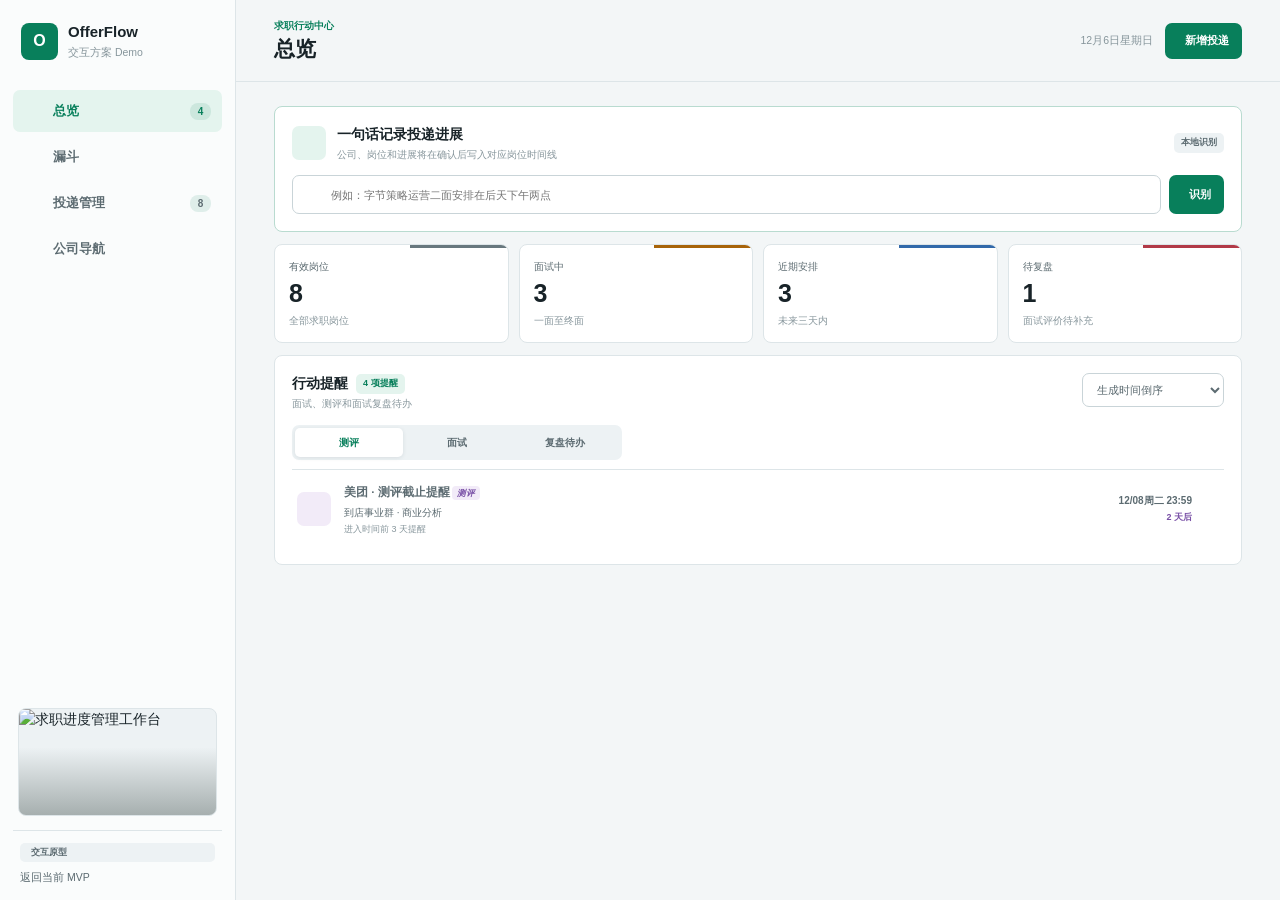
==== commit 1bb9e8e1: "Rebrand app as OfferFlow" ====
--- a/demo.html
+++ b/demo.html
@@ -4,17 +4,17 @@
     <meta charset="UTF-8">
     <meta name="viewport" content="width=device-width, initial-scale=1">
     <meta name="description" content="求职投递管理四导航交互原型">
-    <title>进度条 · 四导航交互 Demo</title>
+    <title>OfferFlow · 四导航交互 Demo</title>
     <link rel="preconnect" href="https://unpkg.com">
     <link rel="stylesheet" href="./demo.css">
   </head>
   <body>
     <div class="demo-shell">
       <aside class="demo-sidebar">
-        <a class="demo-brand" href="#overview" aria-label="进度条 Demo 首页">
-          <span class="demo-brand-mark">进</span>
+        <a class="demo-brand" href="#overview" aria-label="OfferFlow Demo 首页">
+          <span class="demo-brand-mark">O</span>
           <span>
-            <strong>进度条</strong>
+            <strong>OfferFlow</strong>
             <small>交互方案 Demo</small>
           </span>
         </a>
